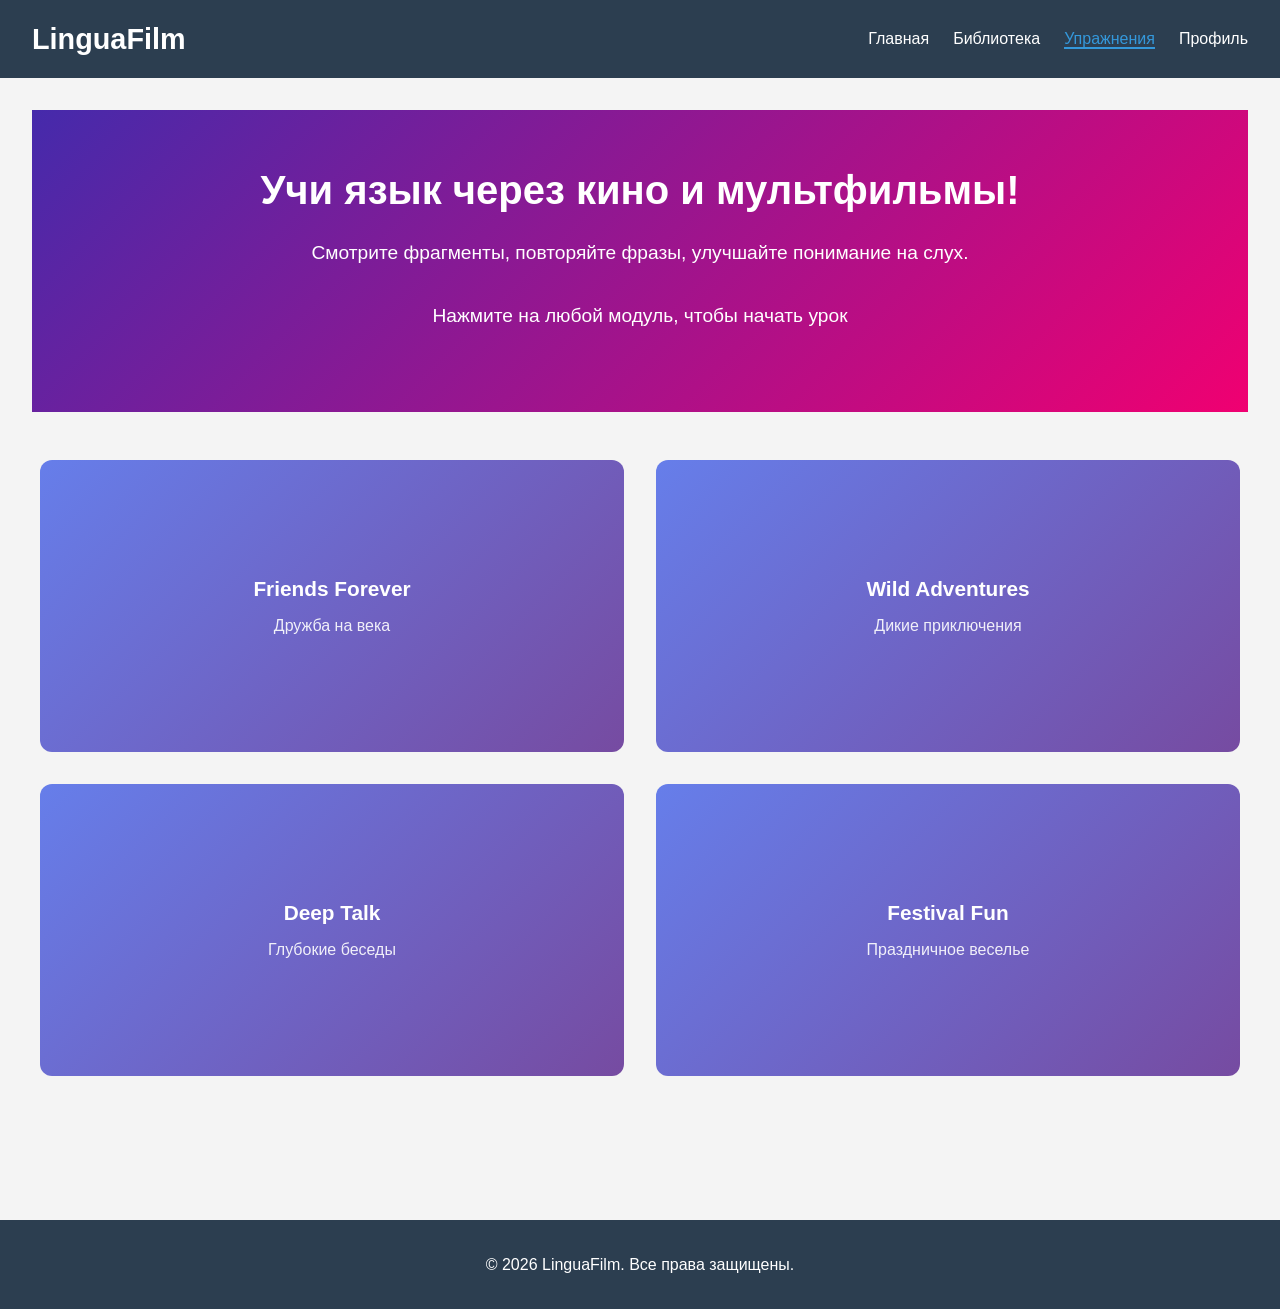
==== index.html @ 3a845fcd "Add files via upload" ====
<!-- index.html -->

<!DOCTYPE html>
<html lang="ru">
<head>
    <meta charset="UTF-8">
    <meta name="viewport" content="width=device-width, initial-scale=1.0">
    <title>LinguaFilm — учим язык по фильмам</title>
    <link rel="apple-touch-icon" sizes="180x180" href="favicon_io/apple-touch-icon.png">
    <link rel="icon" type="image/png" sizes="32x32" href="favicon_io/favicon-32x32.png">
    <link rel="icon" type="image/png" sizes="16x16" href="favicon_io/favicon-16x16.png">
    <link rel="manifest" href="favicon_io/site.webmanifest">
    <link rel="stylesheet" href="styles.css">
</head>
<body>
    <header class="header">
        <!--<div class="logo">LinguaFilm</div>-->
        <a href="index.html" class="logo">LinguaFilm</a>
        <nav class="nav">
            <ul>
               <li><a href="index.html">Главная</a></li>
                <li><a href="library.html">Библиотека</a></li>
                <li><a href="exercises.html" class="active">Упражнения</a></li>
                <li><a href="profile.html">Профиль</a></li>
            </ul>
        </nav>
    </header>

    <main class="main">
        <section id="home" class="hero">
            <h1>Учи язык через кино и мультфильмы!</h1>
            <p>Смотрите фрагменты, повторяйте фразы, улучшайте понимание на слух.</p>
            <p>Нажмите на любой модуль, чтобы начать урок</p>
        </section>

        

         <!-- Сетка модулей "змейкой" (заменил блок с фильмами) -->
        <section class="modules-grid" id="modulesContainer">
            <!-- Модули будут сгенерированы через JS -->
        </section>
    </main>

    <!-- Общий модальный плеер -->
    <div id="player" class="modal hidden">
        <div class="modal-content">
            <span class="close" id="closePlayer">&times;</span>
            <h2 id="lessonTitle"></h2>
            <video controls width="100%" id="clipVideo">
                Ваш браузер не поддерживает видео.
            </video>
            <div class="phrases-list">
                <h4>Фразы для изучения:</h4>
                <ul id="transcriptList"></ul>
            </div>
        </div>Я никогда не видел
    </div>

    <footer class="footer">
        <p>&copy; 2026 LinguaFilm. Все права защищены.</p>
    </footer>

    <script src="script.js"></script>
</body>
</html>
---- styles.css ----
/* Базовые стили */
* {
    margin: 0;
    padding: 0;
    box-sizing: border-box;
}

body {
    min-height: 100vh;
    display: grid;
    grid-template-rows: auto 1fr auto;
    font-family: 'Segoe UI', Tahoma, Geneva, Verdana, sans-serif;
    line-height: 1.6;
    color: #333;
    background-color: #f4f4f4;
}

/* Шапка */
.header {
    background-color: #2c3e50;
    color: white;
    display: flex;
    justify-content: space-between;
    align-items: center;
    padding: 1rem 2rem;
}

.logo {
    font-size: 1.8rem;
    font-weight: bold;
    text-decoration: none;
    color: inherit;
    display: inline-block;
}

.nav ul {
    list-style: none;
    display: flex;
    gap: 1.5rem;
}

.nav a {
    color: white;
    text-decoration: none;
    font-weight: 500;
}

.nav a.active {
    color: #3498db;
    border-bottom: 2px solid #3498db;
}

/* Основной контент */
.main {
    padding: 2rem;
}
.modules-grid{
    max-width: 1200px;
    margin-left: auto;
    margin-right: auto;
}

/* Герой‑секция */
.hero {
    text-align: center;
    padding: 3rem 0;
    background: linear-gradient(135deg, #452aab 0%, #f00071 100%);
    color: white;
    margin-bottom: 3rem;
}

.hero h1 {
    font-size: 2.5rem;
    margin-bottom: 1rem;
}

.hero p {
    font-size: 1.2rem;
    margin-bottom: 2rem;
}
/* Герой‑секция library */
.hero_library {
    display: flex;                    
    flex-direction: column;           
    justify-content: center;         
    align-items: center;             
    padding: 0;                       
    background: linear-gradient(135deg, #452aab 0%, #f00071 100%);
    color: white;
    margin-bottom: 3rem;
    border-radius: 15px;
}

.hero_library h1 {
    font-size: 2.5rem;
    margin-bottom: 1rem;
}

.hero_library p {
    font-size: 1.2rem;
    margin-top: 2rem;
    margin-bottom: 2rem;
    text-align: center;    
}


#startButton {
    padding: 0.8rem 2rem;
    background-color: #e74c3c;
    color: white;
    border: none;
    border-radius: 5px;
    cursor: pointer;
    font-size: 1rem;
}

/* Сетка модулей "змейкой" */
.modules-grid {
    display: grid;
    grid-template-columns: repeat(2, 1fr);
    gap: 2rem;
    margin-bottom: 4rem;
}

/* Стили для квадратиков модулей */
.module-tile {
    aspect-ratio: 2 / 1;
    background: linear-gradient(135deg, #667eea 0%, #764ba1 100%);
    border-radius: 12px;
    cursor: pointer;
    transition: transform 0.3s, box-shadow 0.3s;
    display: flex;
    align-items: center;
    justify-content: center;
    overflow: hidden;
    position: relative;
}

.module-tile:hover {
    transform: translateY(-5px);
    box-shadow: 0 10px 25px rgba(0, 0, 0, 0.1);
}

.tile-content {
    text-align: center;
    color: white;
    padding: 2rem;
    z-index: 1;
}

.tile-content h3 {
    font-size: 1.3rem;
    margin-bottom: 0.5rem;
}

.tile-content p {
    font-size: 1rem;
    opacity: 0.9;
}

/* Библиотека клипов */
.library {
    margin-top: 3rem;
}

.filter {
    display: flex;
    gap: 1rem;
    margin-bottom: 2rem;
    flex-wrap: wrap;
}

.filter label {
    font-weight: 600;
}

.clips {
    display: grid;
    grid-template-columns: repeat(auto-fit, minmax(280px, 1fr));
    gap: 1.5rem;
}

.clip-card {
    background-color: white;
    border-radius: 8px;
    overflow: hidden;
    box-shadow: 0 4px 6px rgba(0, 0, 0, 0.1);
    cursor: pointer;
}

.clip-card img {
    width: 100%;
    height: 160px;
    object-fit: cover;
}

.clip-card .info {
    padding: 1rem;
}

.clip-card h4 {
    margin-bottom: 0.5rem;
    font-size: 1.1rem;
}

.clip-card p {
    color: #777;
    font-size: 0.9rem;
}

/* Модальное окно и плеер */
.modal, .player {
    position: fixed;
    top: 0;
    left: 0;
    width: 100%;
    height: 100%;
    background-color: rgba(0, 0, 0, 0.8);
    z-index: 1000;
    align-items: center;
    justify-content: center;
}

.hidden {
    display: none;
}

.modal.active, .player.active {
    display: flex;
}

.modal-content, .player {
    position: fixed;
    top: 50%;
    left: 50%;
    transform: translate(-50%, -50%);
    background-color: white;
    width: 90%;
    max-width: 800px;
    border-radius: 12px;
    box-shadow: 0 10px 30px rgba(0, 0, 0, 0.3);
    padding: 2rem;
    z-index: 1000;
    max-height: 90vh;
    overflow-y: auto;
}

/* Блокировка прокрутки основного сайта */
body.modal-open {
    overflow: hidden; /* Блокируем прокрутку body */
    height: 100vh; /* Фиксируем высоту body */
}

.player {
    transform: translate(-50%, -50%);
    top: 50%;
    left: 50%;
    box-shadow: 0 10px 30px rgba(0, 0, 0, 0.3);
    padding: 2rem;
}

/* Кнопка закрытия */
.close, #closePlayer {
    position: absolute;
    right: 1rem;
    top: 1rem;
    font-size: 2rem;
    cursor: pointer;
    color: #999;
    z-index: 2;
}

.close:hover, #closePlayer:hover {
    color: #333;
}

#closePlayer {
    margin-top: 1.5rem;
    padding: 0.7rem 1.5rem;
    background-color: #bdc3c7;
    border: none;
    border-radius: 5px;
    cursor: pointer;
    position: static;
    transform: none;
    top: auto;
    right: auto;
}

/* Заголовок урока в модальном окне */
#lessonTitle {
    margin-bottom: 1.5rem;
    color: #2c3e50;
    text-align: center;
}

/* Видео в модальном окне и плеере */
#clipVideo {
    width: 100%;
    border-radius: 8px;
    margin-bottom: 1.5rem;
}

.video-container {
    margin-bottom: 2rem;
}

/* Стили для списка фраз */
.phrases-list, .transcript {
    margin-top: 1.5rem;
}

.phrases-list h4, .transcript h3 {
    margin-bottom: 1rem;
    color: #2c3e50;
    text-align: center;
}

#transcriptList {
    list-style-type: none;
}

#transcriptList li {
    padding: 0.75rem 1rem;
    margin-bottom: 0.5rem;
    background: #f8f9fa;
    border-left: 4px solid #667eea;
    border-radius: 4px;
}

#transcriptList .original, #transcriptList .translation {
    display: block;
}

.original {
    font-weight: 600;
    color: #333;
}

.translation {
    color: #666;
    font-style: italic;
}

/* Стили для страницы профиля */
.profile-wrapper {
    max-width: 600px;
    margin: 2rem auto;
    text-align: center;
    padding: 2rem;
}

.profile h1 {
    color: #2c3e50;
    font-size: 2.5rem;
    margin-bottom: 1.5rem;
    text-align: center;
}

.profile-content {
    background: white;
    border-radius: 12px;
    box-shadow: 0 4px 20px rgba(0, 0, 0, 0.1);
    padding: 2rem;
    margin: 0 auto;
}

.user-info h2 {
    color: #333;
    font-size: 1.8rem;
    margin-bottom: 1rem;
}

.user-info p {
    color: #666;
    font-size: 1.1rem;
    line-height: 1.6;
    margin-bottom: 2rem;
}

/* Стили для уведомления о регистрации */
.registration-notice {
    background: #fff8e1;
    border-left: 4px solid #ffc107;
    padding: 1.5rem;
    border-radius: 8px;
    margin: 2rem 0;
}

.registration-notice h3 {
    color: #f39c12;
    margin-bottom: 0.5rem;
}

.registration-notice p {
    color: #555;
    line-height: 1.5;
}

/* Стили для статистики */
.progress-stats h3 {
    color: #2c3e50;
    text-align: center;
    margin-bottom: 1.5rem;
    font-size: 1.5rem;
}

.stats-grid {
    display: grid;
    grid-template-columns: 1fr;
    gap: 1rem;
}

.stat-item {
    display: flex;
    justify-content: space-between;
    align-items: center;
    padding: 0.8rem 1rem;
    background: #f8f9fa;
    border-radius: 8px;
    border: 1px solid #e9ecef;
}

.stat-label {
    font-weight: 500;
    color: #495057;
}

.stat-value {
    font-weight: bold;
    color: #2c3e50;
    font-size: 1.2rem;
}


/* доп стили для упр*/
/* Стили для упражнений */
.exercises-grid {
    display: grid;
    grid-template-columns: repeat(auto-fit, minmax(300px, 1fr));
    gap: 2rem;
    margin-bottom: 4rem;
}

.exercise-tile {
    aspect-ratio: 1 / 1;
    background: linear-gradient(135deg, #667eea 0%, #764ba1 100%);
    border-radius: 12px;
    cursor: pointer;
    transition: transform 0.3s, box-shadow 0.3s;
    display: flex;
    align-items: center;
    justify-content: center;
    overflow: hidden;
    position: relative;
}

.exercise-tile:hover {
    transform: translateY(-5px);
    box-shadow: 0 10px 25px rgba(0, 0, 0, 0.1);
}

.module-buttons {
    display: flex;
    flex-wrap: wrap;
    gap: 1rem;
    margin-top: 1rem;
}

.btn-module {
    padding: 0.8rem 1.5rem;
    background-color: #3498db;
    color: white;
    border: none;
    border-radius: 5px;
    cursor: pointer;
    font-size: 1rem;
    transition: background-color 0.3s;
}

.btn-module:hover {
    background-color: #2980b9;
}

.options {
    margin: 1rem 0;
}

/* Кнопка "Назад" в модальном окне */
#backToModules {
    position: absolute;
    left: 1rem;
    top: 1rem;
    background: transparent;
    border: none;
    color: #999;
    font-size: 1.5rem;
    cursor: pointer;
    padding: 0.2rem 0.5rem;
    z-index: 10;
    transition: color 0.2s;
}

#backToModules:hover {
    color: #333;
}

/* Скрываем кнопку закрытия (крестик) при активном выборе упражнения, 
   чтобы не было двух кнопок выхода */
#closeExercise.hidden-close {
    display: none;
}






/* Футер */
.footer {
    margin-top: 3rem;
    grid-row: 3;
    text-align: center;
    padding: 2rem;
    background-color: #2c3e50;
    color: white;
}

/* Адаптивность для планшетов */
@media (max-width: 768px) {
    .modules-grid {
        grid-template-columns: 1fr;
        gap: 1.5rem;
    }

    .modal-content, .player {
        width: 95%;
        padding: 1.5rem;
    }

    .hero h1 {
        font-size: 2rem;
    }

    .header, .filter {
        flex-direction: column;
        align-items: center;
        text-align: center;
    }

    .nav ul {
        margin-top: 1rem;
        gap: 1rem;
    }

    .profile-wrapper {
        padding: 1rem;
        margin: 1rem auto;
    }

    .profile h1 {
        font-size: 2rem;
    }

    .profile-content {
        padding: 1.5rem;
    }

    .tile-content h3 {
        font-size: 1.1rem;
    }

    .tile-content p {
        font-size: 0.9rem;
    }

    #lessonTitle {
        font-size: 1.4rem;
    }
}

/* Адаптивность для мобильных устройств */
@media (max-width: 480px) {
    .header {
        padding: 0.75rem 3%;
        flex-direction: column;
        gap: 0.5rem;
    }

    .nav ul {
        gap: 1rem;
    }

    .tile-content h3 {
        font-size: 1.1rem;
    }

    .tile-content p {
        font-size: 0.9rem;
    }

    #lessonTitle {
        font-size: 1.4rem;
    }
}
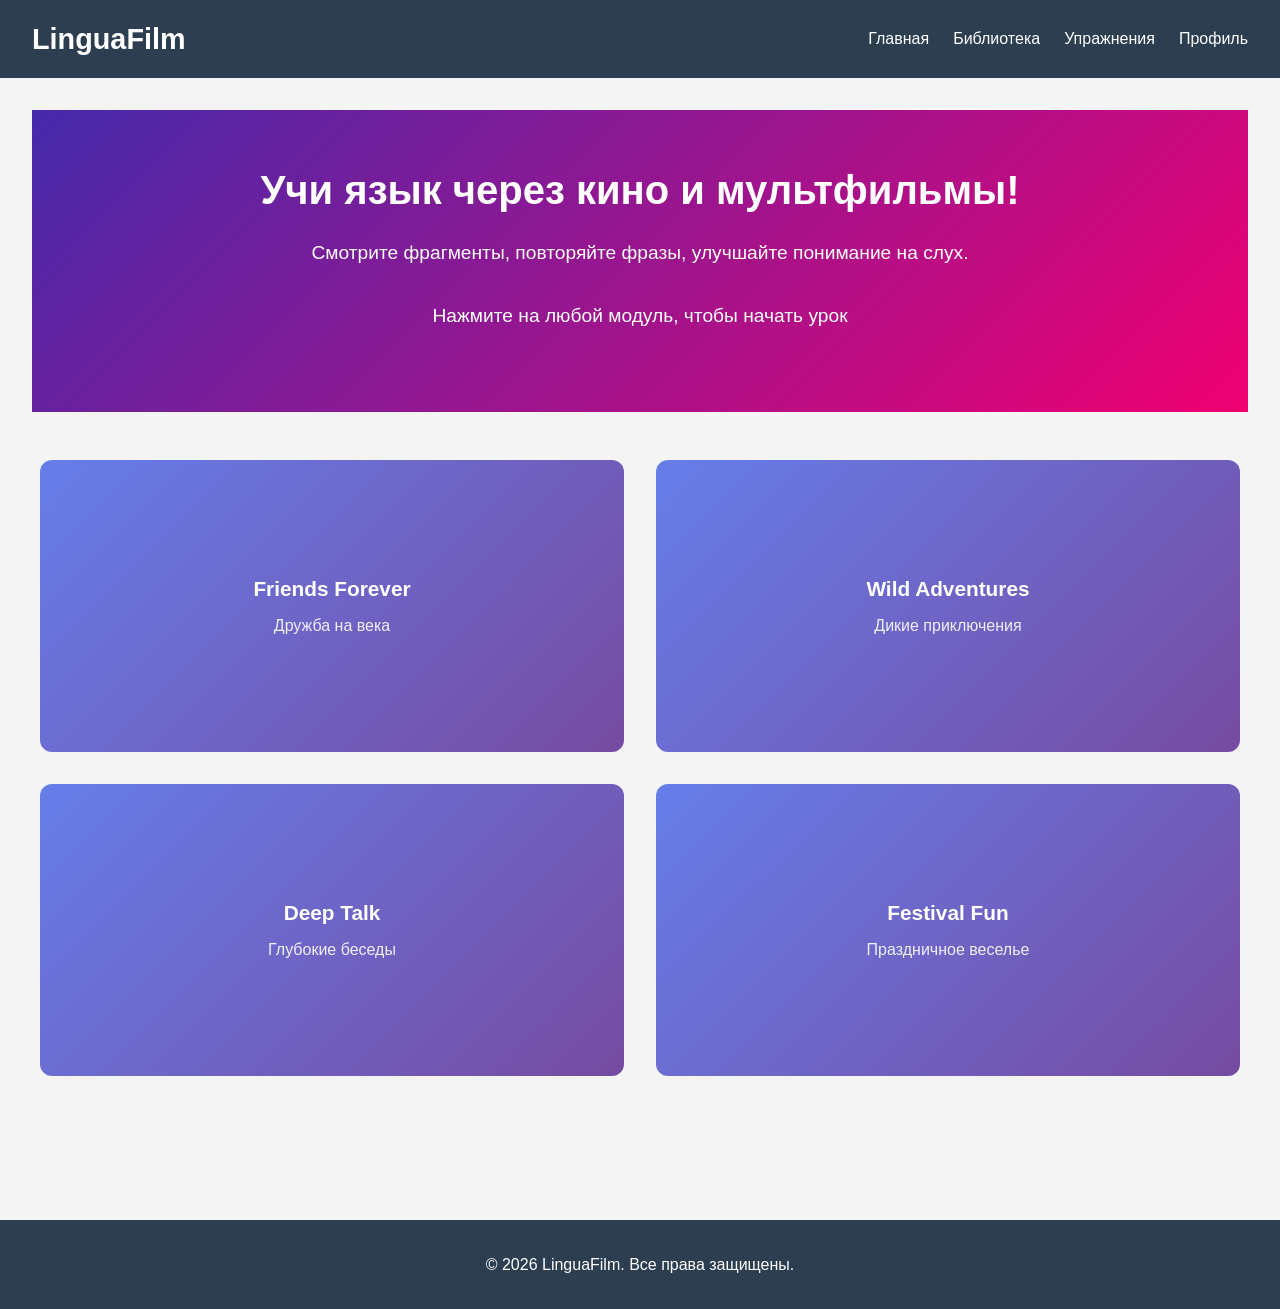
==== commit 2eb2d87c: "Add files via upload" ====
--- a/index.html
+++ b/index.html
@@ -20,7 +20,7 @@
             <ul>
                <li><a href="index.html">Главная</a></li>
                 <li><a href="library.html">Библиотека</a></li>
-                <li><a href="exercises.html" class="active">Упражнения</a></li>
+                <li><a href="exercises.html">Упражнения</a></li>
                 <li><a href="profile.html">Профиль</a></li>
             </ul>
         </nav>
--- a/styles.css
+++ b/styles.css
@@ -220,17 +220,20 @@
     z-index: 1000;
     align-items: center;
     justify-content: center;
-}
+    display: flex; 
+}
+
 
 .hidden {
     display: none;
 }
 
-.modal.active, .player.active {
-    display: flex;
-}
-
-.modal-content, .player {
+
+/* .modal.active, .player.active {
+    display: flex;
+} */
+
+.modal-content {
     position: fixed;
     top: 50%;
     left: 50%;
@@ -241,10 +244,43 @@
     border-radius: 12px;
     box-shadow: 0 10px 30px rgba(0, 0, 0, 0.3);
     padding: 2rem;
-    z-index: 1000;
+    z-index: 1001; /* УВЕЛИЧИТЬ на 1 относительно фона (.modal) */
     max-height: 90vh;
     overflow-y: auto;
-}
+    opacity: 0; /* Начальное состояние — невидимо */
+    transform: translate(-50%, calc(-50% + 20px)); /* Слегка смещено вниз */
+    transition: all 0.3s ease; /* Плавная анимация */
+}
+
+.modal-header {
+    display: flex;
+    flex-direction: column;
+    gap: 15px; /* Расстояние между кнопкой и заголовком */
+    align-items: flex-start;
+    width: 100%;
+    margin-bottom: 20px; /* Отступ от остального контента */
+}
+
+.btn-back {
+    position: relative;
+    /* остальные стили кнопки */
+}
+
+
+/* Эффект появления: когда у modal НЕТ класса hidden, контент плавно появляется */
+.modal:not(.hidden) .modal-content {
+    opacity: 1;
+    transform: translate(-50%, -50%); /* Возвращается в центр */
+}
+
+.player {
+    transform: translate(-50%, -50%);
+    top: 50%;
+    left: 50%;
+    box-shadow: 0 10px 30px rgba(0, 0, 0, 0.3);
+    padding: 2rem;
+}
+
 
 /* Блокировка прокрутки основного сайта */
 body.modal-open {
@@ -287,6 +323,40 @@
     top: auto;
     right: auto;
 }
+
+
+.btn-back {
+    position: relative; /* Вместо absolute/fixed */
+    display: inline-flex;
+    align-items: center;
+    justify-content: center;
+    gap: 8px;
+    background: #6200ee;
+    color: white;
+    border: none;
+    padding: 12px 24px;
+    border-radius: 8px;
+    font-size: 16px;
+    cursor: pointer;
+    z-index: 10; /* Выше основного контента, но ниже крестика */
+    margin-bottom: 20px; /* Отступ снизу от кнопки */
+}
+
+.btn-back:hover {
+    background: #3700b3;
+}
+
+/* Скрываем кнопку по умолчанию */
+.btn-back.hidden {
+    display: none;
+}
+
+/* Отступ для заголовка после кнопки */
+.exercise-title {
+    margin-top: 0; /* Убираем стандартный отступ h2 */
+    padding-top: 10px; /* Небольшой отступ от кнопки */
+}
+
 
 /* Заголовок урока в модальном окне */
 #lessonTitle {
